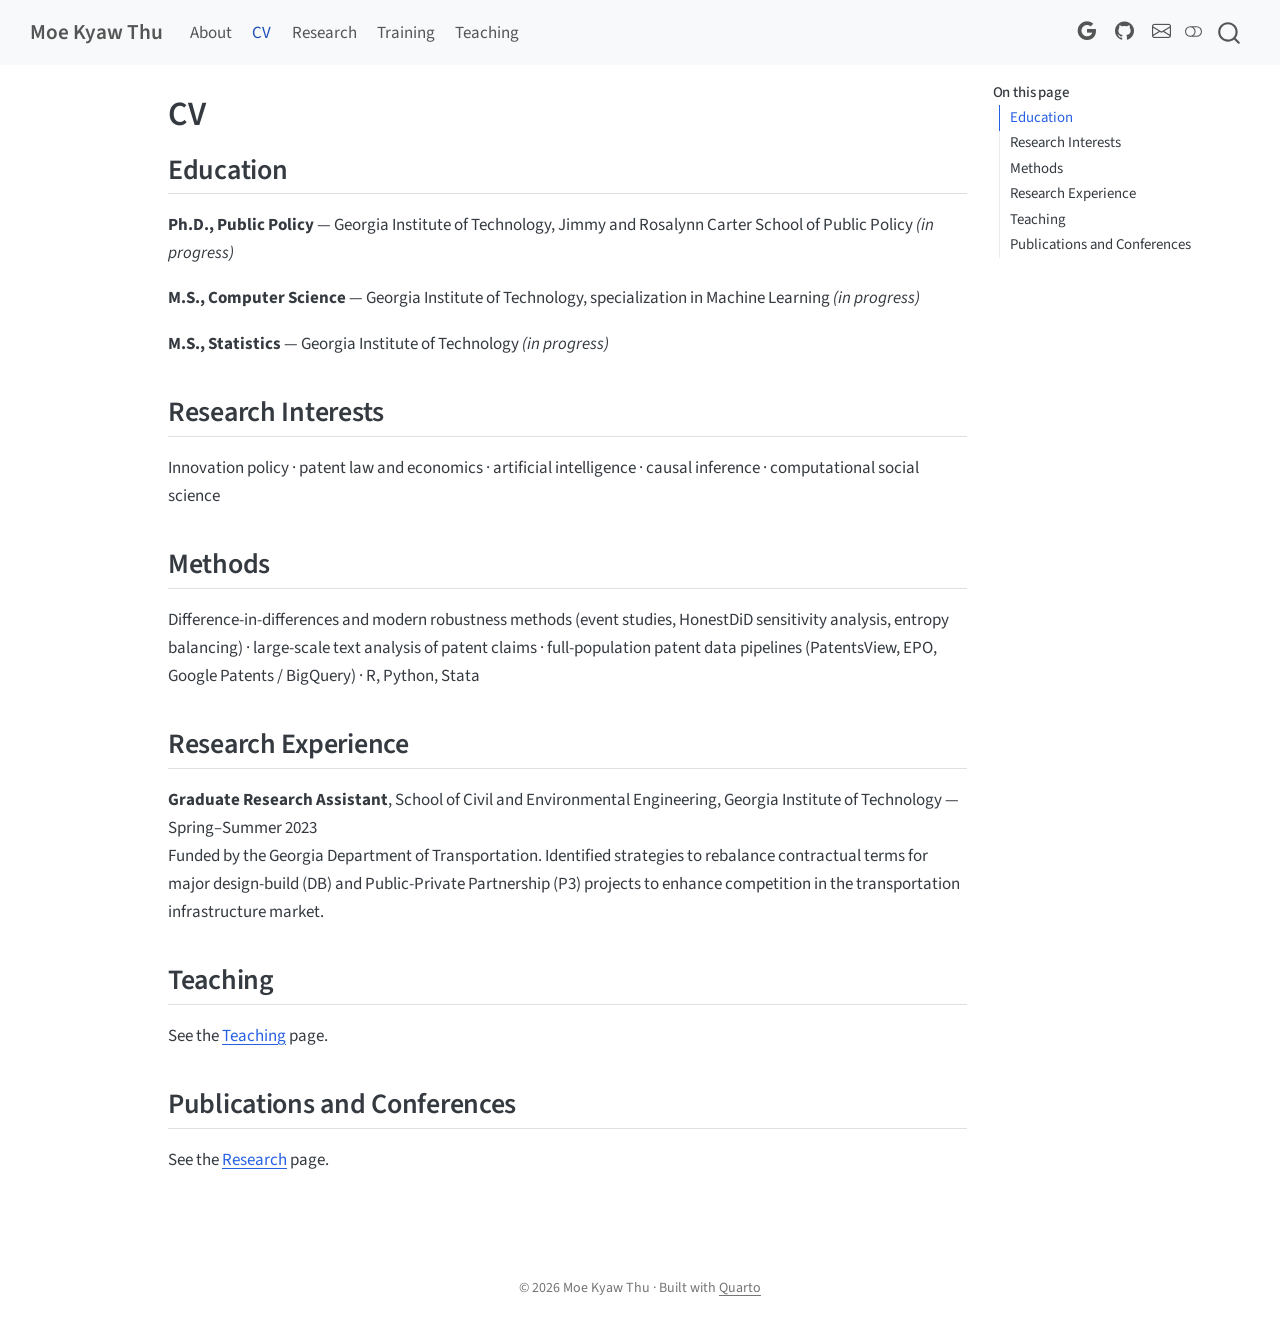
==== cv.html @ 70459fdf "Built site for gh-pages" ====
<!DOCTYPE html>
<html xmlns="http://www.w3.org/1999/xhtml" lang="en" xml:lang="en"><head>

<meta charset="utf-8">
<meta name="generator" content="quarto-1.7.33">

<meta name="viewport" content="width=device-width, initial-scale=1.0, user-scalable=yes">


<title>CV – Moe Kyaw Thu</title>
<style>
code{white-space: pre-wrap;}
span.smallcaps{font-variant: small-caps;}
div.columns{display: flex; gap: min(4vw, 1.5em);}
div.column{flex: auto; overflow-x: auto;}
div.hanging-indent{margin-left: 1.5em; text-indent: -1.5em;}
ul.task-list{list-style: none;}
ul.task-list li input[type="checkbox"] {
  width: 0.8em;
  margin: 0 0.8em 0.2em -1em; /* quarto-specific, see https://github.com/quarto-dev/quarto-cli/issues/4556 */ 
  vertical-align: middle;
}
</style>


<script src="site_libs/quarto-nav/quarto-nav.js"></script>
<script src="site_libs/quarto-nav/headroom.min.js"></script>
<script src="site_libs/clipboard/clipboard.min.js"></script>
<script src="site_libs/quarto-search/autocomplete.umd.js"></script>
<script src="site_libs/quarto-search/fuse.min.js"></script>
<script src="site_libs/quarto-search/quarto-search.js"></script>
<meta name="quarto:offset" content="./">
<script src="site_libs/quarto-html/quarto.js" type="module"></script>
<script src="site_libs/quarto-html/tabsets/tabsets.js" type="module"></script>
<script src="site_libs/quarto-html/popper.min.js"></script>
<script src="site_libs/quarto-html/tippy.umd.min.js"></script>
<script src="site_libs/quarto-html/anchor.min.js"></script>
<link href="site_libs/quarto-html/tippy.css" rel="stylesheet">
<link href="site_libs/quarto-html/quarto-syntax-highlighting-ea385d0e468b0dd5ea5bf0780b1290d9.css" rel="stylesheet" class="quarto-color-scheme" id="quarto-text-highlighting-styles">
<link href="site_libs/quarto-html/quarto-syntax-highlighting-dark-bc185b5c5bdbcb35c2eb49d8a876ef70.css" rel="stylesheet" class="quarto-color-scheme quarto-color-alternate" id="quarto-text-highlighting-styles">
<link href="site_libs/quarto-html/quarto-syntax-highlighting-ea385d0e468b0dd5ea5bf0780b1290d9.css" rel="stylesheet" class="quarto-color-scheme-extra" id="quarto-text-highlighting-styles">
<script src="site_libs/bootstrap/bootstrap.min.js"></script>
<link href="site_libs/bootstrap/bootstrap-icons.css" rel="stylesheet">
<link href="site_libs/bootstrap/bootstrap-a6f73d9a5222ad7b433163d45a3a8962.min.css" rel="stylesheet" append-hash="true" class="quarto-color-scheme" id="quarto-bootstrap" data-mode="light">
<link href="site_libs/bootstrap/bootstrap-dark-ff1ea8c983a1e432fe5b9d5c50f6937c.min.css" rel="stylesheet" append-hash="true" class="quarto-color-scheme quarto-color-alternate" id="quarto-bootstrap" data-mode="dark">
<link href="site_libs/bootstrap/bootstrap-a6f73d9a5222ad7b433163d45a3a8962.min.css" rel="stylesheet" append-hash="true" class="quarto-color-scheme-extra" id="quarto-bootstrap" data-mode="light">
<script id="quarto-search-options" type="application/json">{
  "location": "navbar",
  "copy-button": false,
  "collapse-after": 3,
  "panel-placement": "end",
  "type": "overlay",
  "limit": 50,
  "keyboard-shortcut": [
    "f",
    "/",
    "s"
  ],
  "show-item-context": false,
  "language": {
    "search-no-results-text": "No results",
    "search-matching-documents-text": "matching documents",
    "search-copy-link-title": "Copy link to search",
    "search-hide-matches-text": "Hide additional matches",
    "search-more-match-text": "more match in this document",
    "search-more-matches-text": "more matches in this document",
    "search-clear-button-title": "Clear",
    "search-text-placeholder": "",
    "search-detached-cancel-button-title": "Cancel",
    "search-submit-button-title": "Submit",
    "search-label": "Search"
  }
}</script>
<style>html{ scroll-behavior: smooth; }</style>


</head>

<body class="nav-fixed quarto-light"><script id="quarto-html-before-body" type="application/javascript">
    const toggleBodyColorMode = (bsSheetEl) => {
      const mode = bsSheetEl.getAttribute("data-mode");
      const bodyEl = window.document.querySelector("body");
      if (mode === "dark") {
        bodyEl.classList.add("quarto-dark");
        bodyEl.classList.remove("quarto-light");
      } else {
        bodyEl.classList.add("quarto-light");
        bodyEl.classList.remove("quarto-dark");
      }
    }
    const toggleBodyColorPrimary = () => {
      const bsSheetEl = window.document.querySelector("link#quarto-bootstrap:not([rel=disabled-stylesheet])");
      if (bsSheetEl) {
        toggleBodyColorMode(bsSheetEl);
      }
    }
    const setColorSchemeToggle = (alternate) => {
      const toggles = window.document.querySelectorAll('.quarto-color-scheme-toggle');
      for (let i=0; i < toggles.length; i++) {
        const toggle = toggles[i];
        if (toggle) {
          if (alternate) {
            toggle.classList.add("alternate");
          } else {
            toggle.classList.remove("alternate");
          }
        }
      }
    };
    const toggleColorMode = (alternate) => {
      // Switch the stylesheets
      const primaryStylesheets = window.document.querySelectorAll('link.quarto-color-scheme:not(.quarto-color-alternate)');
      const alternateStylesheets = window.document.querySelectorAll('link.quarto-color-scheme.quarto-color-alternate');
      manageTransitions('#quarto-margin-sidebar .nav-link', false);
      if (alternate) {
        // note: dark is layered on light, we don't disable primary!
        enableStylesheet(alternateStylesheets);
        for (const sheetNode of alternateStylesheets) {
          if (sheetNode.id === "quarto-bootstrap") {
            toggleBodyColorMode(sheetNode);
          }
        }
      } else {
        disableStylesheet(alternateStylesheets);
        enableStylesheet(primaryStylesheets)
        toggleBodyColorPrimary();
      }
      manageTransitions('#quarto-margin-sidebar .nav-link', true);
      // Switch the toggles
      setColorSchemeToggle(alternate)
      // Hack to workaround the fact that safari doesn't
      // properly recolor the scrollbar when toggling (#1455)
      if (navigator.userAgent.indexOf('Safari') > 0 && navigator.userAgent.indexOf('Chrome') == -1) {
        manageTransitions("body", false);
        window.scrollTo(0, 1);
        setTimeout(() => {
          window.scrollTo(0, 0);
          manageTransitions("body", true);
        }, 40);
      }
    }
    const disableStylesheet = (stylesheets) => {
      for (let i=0; i < stylesheets.length; i++) {
        const stylesheet = stylesheets[i];
        stylesheet.rel = 'disabled-stylesheet';
      }
    }
    const enableStylesheet = (stylesheets) => {
      for (let i=0; i < stylesheets.length; i++) {
        const stylesheet = stylesheets[i];
        if(stylesheet.rel !== 'stylesheet') { // for Chrome, which will still FOUC without this check
          stylesheet.rel = 'stylesheet';
        }
      }
    }
    const manageTransitions = (selector, allowTransitions) => {
      const els = window.document.querySelectorAll(selector);
      for (let i=0; i < els.length; i++) {
        const el = els[i];
        if (allowTransitions) {
          el.classList.remove('notransition');
        } else {
          el.classList.add('notransition');
        }
      }
    }
    const isFileUrl = () => {
      return window.location.protocol === 'file:';
    }
    const hasAlternateSentinel = () => {
      let styleSentinel = getColorSchemeSentinel();
      if (styleSentinel !== null) {
        return styleSentinel === "alternate";
      } else {
        return false;
      }
    }
    const setStyleSentinel = (alternate) => {
      const value = alternate ? "alternate" : "default";
      if (!isFileUrl()) {
        window.localStorage.setItem("quarto-color-scheme", value);
      } else {
        localAlternateSentinel = value;
      }
    }
    const getColorSchemeSentinel = () => {
      if (!isFileUrl()) {
        const storageValue = window.localStorage.getItem("quarto-color-scheme");
        return storageValue != null ? storageValue : localAlternateSentinel;
      } else {
        return localAlternateSentinel;
      }
    }
    const toggleGiscusIfUsed = (isAlternate, darkModeDefault) => {
      const baseTheme = document.querySelector('#giscus-base-theme')?.value ?? 'light';
      const alternateTheme = document.querySelector('#giscus-alt-theme')?.value ?? 'dark';
      let newTheme = '';
      if(authorPrefersDark) {
        newTheme = isAlternate ? baseTheme : alternateTheme;
      } else {
        newTheme = isAlternate ? alternateTheme : baseTheme;
      }
      const changeGiscusTheme = () => {
        // From: https://github.com/giscus/giscus/issues/336
        const sendMessage = (message) => {
          const iframe = document.querySelector('iframe.giscus-frame');
          if (!iframe) return;
          iframe.contentWindow.postMessage({ giscus: message }, 'https://giscus.app');
        }
        sendMessage({
          setConfig: {
            theme: newTheme
          }
        });
      }
      const isGiscussLoaded = window.document.querySelector('iframe.giscus-frame') !== null;
      if (isGiscussLoaded) {
        changeGiscusTheme();
      }
    };
    const authorPrefersDark = false;
    const darkModeDefault = authorPrefersDark;
      document.querySelector('link#quarto-text-highlighting-styles.quarto-color-scheme-extra').rel = 'disabled-stylesheet';
      document.querySelector('link#quarto-bootstrap.quarto-color-scheme-extra').rel = 'disabled-stylesheet';
    let localAlternateSentinel = darkModeDefault ? 'alternate' : 'default';
    // Dark / light mode switch
    window.quartoToggleColorScheme = () => {
      // Read the current dark / light value
      let toAlternate = !hasAlternateSentinel();
      toggleColorMode(toAlternate);
      setStyleSentinel(toAlternate);
      toggleGiscusIfUsed(toAlternate, darkModeDefault);
      window.dispatchEvent(new Event('resize'));
    };
    // Switch to dark mode if need be
    if (hasAlternateSentinel()) {
      toggleColorMode(true);
    } else {
      toggleColorMode(false);
    }
  </script>

<div id="quarto-search-results"></div>
  <header id="quarto-header" class="headroom fixed-top">
    <nav class="navbar navbar-expand-lg " data-bs-theme="dark">
      <div class="navbar-container container-fluid">
      <div class="navbar-brand-container mx-auto">
    <a class="navbar-brand" href="./index.html">
    <span class="navbar-title">Moe Kyaw Thu</span>
    </a>
  </div>
            <div id="quarto-search" class="" title="Search"></div>
          <button class="navbar-toggler" type="button" data-bs-toggle="collapse" data-bs-target="#navbarCollapse" aria-controls="navbarCollapse" role="menu" aria-expanded="false" aria-label="Toggle navigation" onclick="if (window.quartoToggleHeadroom) { window.quartoToggleHeadroom(); }">
  <span class="navbar-toggler-icon"></span>
</button>
          <div class="collapse navbar-collapse" id="navbarCollapse">
            <ul class="navbar-nav navbar-nav-scroll me-auto">
  <li class="nav-item">
    <a class="nav-link" href="./index.html"> 
<span class="menu-text">About</span></a>
  </li>  
  <li class="nav-item">
    <a class="nav-link active" href="./cv.html" aria-current="page"> 
<span class="menu-text">CV</span></a>
  </li>  
  <li class="nav-item">
    <a class="nav-link" href="./research.html"> 
<span class="menu-text">Research</span></a>
  </li>  
  <li class="nav-item">
    <a class="nav-link" href="./training.html"> 
<span class="menu-text">Training</span></a>
  </li>  
  <li class="nav-item">
    <a class="nav-link" href="./teaching.html"> 
<span class="menu-text">Teaching</span></a>
  </li>  
</ul>
            <ul class="navbar-nav navbar-nav-scroll ms-auto">
  <li class="nav-item compact">
    <a class="nav-link" href="https://scholar.google.com/citations?user=aF55vHIAAAAJ&amp;hl=en"> <i class="bi bi-google" role="img" aria-label="Google Scholar">
</i> 
<span class="menu-text"></span></a>
  </li>  
  <li class="nav-item compact">
    <a class="nav-link" href="https://github.com/moethu6"> <i class="bi bi-github" role="img" aria-label="GitHub">
</i> 
<span class="menu-text"></span></a>
  </li>  
  <li class="nav-item compact">
    <a class="nav-link" href="mailto:mthu6@gatech.edu"> <i class="bi bi-envelope" role="img" aria-label="Email">
</i> 
<span class="menu-text"></span></a>
  </li>  
</ul>
          </div> <!-- /navcollapse -->
            <div class="quarto-navbar-tools">
  <a href="" class="quarto-color-scheme-toggle quarto-navigation-tool  px-1" onclick="window.quartoToggleColorScheme(); return false;" title="Toggle dark mode"><i class="bi"></i></a>
</div>
      </div> <!-- /container-fluid -->
    </nav>
</header>
<!-- content -->
<div id="quarto-content" class="quarto-container page-columns page-rows-contents page-layout-article page-navbar">
<!-- sidebar -->
<!-- margin-sidebar -->
    <div id="quarto-margin-sidebar" class="sidebar margin-sidebar">
        <nav id="TOC" role="doc-toc" class="toc-active">
    <h2 id="toc-title">On this page</h2>
   
  <ul class="collapse">
  <li><a href="#education" id="toc-education" class="nav-link active" data-scroll-target="#education">Education</a></li>
  <li><a href="#research-interests" id="toc-research-interests" class="nav-link" data-scroll-target="#research-interests">Research Interests</a></li>
  <li><a href="#methods" id="toc-methods" class="nav-link" data-scroll-target="#methods">Methods</a></li>
  <li><a href="#research-experience" id="toc-research-experience" class="nav-link" data-scroll-target="#research-experience">Research Experience</a></li>
  <li><a href="#teaching" id="toc-teaching" class="nav-link" data-scroll-target="#teaching">Teaching</a></li>
  <li><a href="#publications-and-conferences" id="toc-publications-and-conferences" class="nav-link" data-scroll-target="#publications-and-conferences">Publications and Conferences</a></li>
  </ul>
</nav>
    </div>
<!-- main -->
<main class="content" id="quarto-document-content">


<header id="title-block-header" class="quarto-title-block default">
<div class="quarto-title">
<h1 class="title">CV</h1>
</div>



<div class="quarto-title-meta">

    
  
    
  </div>
  


</header>


<!--
To add your CV PDF:
  1. Save it as files/Moe-Kyaw-Thu-CV.pdf inside this folder
  2. Uncomment the two blocks below
-->
<!--
[{{< fa file-pdf >}} Download CV (PDF)](files/Moe-Kyaw-Thu-CV.pdf){.btn .btn-primary}

<iframe src="files/Moe-Kyaw-Thu-CV.pdf" width="100%" height="800px" style="border:1px solid #ddd;"></iframe>
-->
<section id="education" class="level2">
<h2 class="anchored" data-anchor-id="education">Education</h2>
<p><strong>Ph.D., Public Policy</strong> — Georgia Institute of Technology, Jimmy and Rosalynn Carter School of Public Policy <em>(in progress)</em></p>
<p><strong>M.S., Computer Science</strong> — Georgia Institute of Technology, specialization in Machine Learning <em>(in progress)</em></p>
<p><strong>M.S., Statistics</strong> — Georgia Institute of Technology <em>(in progress)</em></p>
</section>
<section id="research-interests" class="level2">
<h2 class="anchored" data-anchor-id="research-interests">Research Interests</h2>
<p>Innovation policy · patent law and economics · artificial intelligence · causal inference · computational social science</p>
</section>
<section id="methods" class="level2">
<h2 class="anchored" data-anchor-id="methods">Methods</h2>
<p>Difference-in-differences and modern robustness methods (event studies, HonestDiD sensitivity analysis, entropy balancing) · large-scale text analysis of patent claims · full-population patent data pipelines (PatentsView, EPO, Google Patents / BigQuery) · R, Python, Stata</p>
</section>
<section id="research-experience" class="level2">
<h2 class="anchored" data-anchor-id="research-experience">Research Experience</h2>
<p><strong>Graduate Research Assistant</strong>, School of Civil and Environmental Engineering, Georgia Institute of Technology — Spring–Summer 2023<br> Funded by the Georgia Department of Transportation. Identified strategies to rebalance contractual terms for major design-build (DB) and Public-Private Partnership (P3) projects to enhance competition in the transportation infrastructure market.</p>
</section>
<section id="teaching" class="level2">
<h2 class="anchored" data-anchor-id="teaching">Teaching</h2>
<p>See the <a href="./teaching.html">Teaching</a> page.</p>
</section>
<section id="publications-and-conferences" class="level2">
<h2 class="anchored" data-anchor-id="publications-and-conferences">Publications and Conferences</h2>
<p>See the <a href="./research.html">Research</a> page.</p>


</section>

</main> <!-- /main -->
<script id="quarto-html-after-body" type="application/javascript">
  window.document.addEventListener("DOMContentLoaded", function (event) {
    // Ensure there is a toggle, if there isn't float one in the top right
    if (window.document.querySelector('.quarto-color-scheme-toggle') === null) {
      const a = window.document.createElement('a');
      a.classList.add('top-right');
      a.classList.add('quarto-color-scheme-toggle');
      a.href = "";
      a.onclick = function() { try { window.quartoToggleColorScheme(); } catch {} return false; };
      const i = window.document.createElement("i");
      i.classList.add('bi');
      a.appendChild(i);
      window.document.body.appendChild(a);
    }
    setColorSchemeToggle(hasAlternateSentinel())
    const icon = "";
    const anchorJS = new window.AnchorJS();
    anchorJS.options = {
      placement: 'right',
      icon: icon
    };
    anchorJS.add('.anchored');
    const isCodeAnnotation = (el) => {
      for (const clz of el.classList) {
        if (clz.startsWith('code-annotation-')) {                     
          return true;
        }
      }
      return false;
    }
    const onCopySuccess = function(e) {
      // button target
      const button = e.trigger;
      // don't keep focus
      button.blur();
      // flash "checked"
      button.classList.add('code-copy-button-checked');
      var currentTitle = button.getAttribute("title");
      button.setAttribute("title", "Copied!");
      let tooltip;
      if (window.bootstrap) {
        button.setAttribute("data-bs-toggle", "tooltip");
        button.setAttribute("data-bs-placement", "left");
        button.setAttribute("data-bs-title", "Copied!");
        tooltip = new bootstrap.Tooltip(button, 
          { trigger: "manual", 
            customClass: "code-copy-button-tooltip",
            offset: [0, -8]});
        tooltip.show();    
      }
      setTimeout(function() {
        if (tooltip) {
          tooltip.hide();
          button.removeAttribute("data-bs-title");
          button.removeAttribute("data-bs-toggle");
          button.removeAttribute("data-bs-placement");
        }
        button.setAttribute("title", currentTitle);
        button.classList.remove('code-copy-button-checked');
      }, 1000);
      // clear code selection
      e.clearSelection();
    }
    const getTextToCopy = function(trigger) {
        const codeEl = trigger.previousElementSibling.cloneNode(true);
        for (const childEl of codeEl.children) {
          if (isCodeAnnotation(childEl)) {
            childEl.remove();
          }
        }
        return codeEl.innerText;
    }
    const clipboard = new window.ClipboardJS('.code-copy-button:not([data-in-quarto-modal])', {
      text: getTextToCopy
    });
    clipboard.on('success', onCopySuccess);
    if (window.document.getElementById('quarto-embedded-source-code-modal')) {
      const clipboardModal = new window.ClipboardJS('.code-copy-button[data-in-quarto-modal]', {
        text: getTextToCopy,
        container: window.document.getElementById('quarto-embedded-source-code-modal')
      });
      clipboardModal.on('success', onCopySuccess);
    }
      var localhostRegex = new RegExp(/^(?:http|https):\/\/localhost\:?[0-9]*\//);
      var mailtoRegex = new RegExp(/^mailto:/);
        var filterRegex = new RegExp("https:\/\/moethu6\.github\.io");
      var isInternal = (href) => {
          return filterRegex.test(href) || localhostRegex.test(href) || mailtoRegex.test(href);
      }
      // Inspect non-navigation links and adorn them if external
     var links = window.document.querySelectorAll('a[href]:not(.nav-link):not(.navbar-brand):not(.toc-action):not(.sidebar-link):not(.sidebar-item-toggle):not(.pagination-link):not(.no-external):not([aria-hidden]):not(.dropdown-item):not(.quarto-navigation-tool):not(.about-link)');
      for (var i=0; i<links.length; i++) {
        const link = links[i];
        if (!isInternal(link.href)) {
          // undo the damage that might have been done by quarto-nav.js in the case of
          // links that we want to consider external
          if (link.dataset.originalHref !== undefined) {
            link.href = link.dataset.originalHref;
          }
            // target, if specified
            link.setAttribute("target", "_blank");
            if (link.getAttribute("rel") === null) {
              link.setAttribute("rel", "noopener");
            }
        }
      }
    function tippyHover(el, contentFn, onTriggerFn, onUntriggerFn) {
      const config = {
        allowHTML: true,
        maxWidth: 500,
        delay: 100,
        arrow: false,
        appendTo: function(el) {
            return el.parentElement;
        },
        interactive: true,
        interactiveBorder: 10,
        theme: 'quarto',
        placement: 'bottom-start',
      };
      if (contentFn) {
        config.content = contentFn;
      }
      if (onTriggerFn) {
        config.onTrigger = onTriggerFn;
      }
      if (onUntriggerFn) {
        config.onUntrigger = onUntriggerFn;
      }
      window.tippy(el, config); 
    }
    const noterefs = window.document.querySelectorAll('a[role="doc-noteref"]');
    for (var i=0; i<noterefs.length; i++) {
      const ref = noterefs[i];
      tippyHover(ref, function() {
        // use id or data attribute instead here
        let href = ref.getAttribute('data-footnote-href') || ref.getAttribute('href');
        try { href = new URL(href).hash; } catch {}
        const id = href.replace(/^#\/?/, "");
        const note = window.document.getElementById(id);
        if (note) {
          return note.innerHTML;
        } else {
          return "";
        }
      });
    }
    const xrefs = window.document.querySelectorAll('a.quarto-xref');
    const processXRef = (id, note) => {
      // Strip column container classes
      const stripColumnClz = (el) => {
        el.classList.remove("page-full", "page-columns");
        if (el.children) {
          for (const child of el.children) {
            stripColumnClz(child);
          }
        }
      }
      stripColumnClz(note)
      if (id === null || id.startsWith('sec-')) {
        // Special case sections, only their first couple elements
        const container = document.createElement("div");
        if (note.children && note.children.length > 2) {
          container.appendChild(note.children[0].cloneNode(true));
          for (let i = 1; i < note.children.length; i++) {
            const child = note.children[i];
            if (child.tagName === "P" && child.innerText === "") {
              continue;
            } else {
              container.appendChild(child.cloneNode(true));
              break;
            }
          }
          if (window.Quarto?.typesetMath) {
            window.Quarto.typesetMath(container);
          }
          return container.innerHTML
        } else {
          if (window.Quarto?.typesetMath) {
            window.Quarto.typesetMath(note);
          }
          return note.innerHTML;
        }
      } else {
        // Remove any anchor links if they are present
        const anchorLink = note.querySelector('a.anchorjs-link');
        if (anchorLink) {
          anchorLink.remove();
        }
        if (window.Quarto?.typesetMath) {
          window.Quarto.typesetMath(note);
        }
        if (note.classList.contains("callout")) {
          return note.outerHTML;
        } else {
          return note.innerHTML;
        }
      }
    }
    for (var i=0; i<xrefs.length; i++) {
      const xref = xrefs[i];
      tippyHover(xref, undefined, function(instance) {
        instance.disable();
        let url = xref.getAttribute('href');
        let hash = undefined; 
        if (url.startsWith('#')) {
          hash = url;
        } else {
          try { hash = new URL(url).hash; } catch {}
        }
        if (hash) {
          const id = hash.replace(/^#\/?/, "");
          const note = window.document.getElementById(id);
          if (note !== null) {
            try {
              const html = processXRef(id, note.cloneNode(true));
              instance.setContent(html);
            } finally {
              instance.enable();
              instance.show();
            }
          } else {
            // See if we can fetch this
            fetch(url.split('#')[0])
            .then(res => res.text())
            .then(html => {
              const parser = new DOMParser();
              const htmlDoc = parser.parseFromString(html, "text/html");
              const note = htmlDoc.getElementById(id);
              if (note !== null) {
                const html = processXRef(id, note);
                instance.setContent(html);
              } 
            }).finally(() => {
              instance.enable();
              instance.show();
            });
          }
        } else {
          // See if we can fetch a full url (with no hash to target)
          // This is a special case and we should probably do some content thinning / targeting
          fetch(url)
          .then(res => res.text())
          .then(html => {
            const parser = new DOMParser();
            const htmlDoc = parser.parseFromString(html, "text/html");
            const note = htmlDoc.querySelector('main.content');
            if (note !== null) {
              // This should only happen for chapter cross references
              // (since there is no id in the URL)
              // remove the first header
              if (note.children.length > 0 && note.children[0].tagName === "HEADER") {
                note.children[0].remove();
              }
              const html = processXRef(null, note);
              instance.setContent(html);
            } 
          }).finally(() => {
            instance.enable();
            instance.show();
          });
        }
      }, function(instance) {
      });
    }
        let selectedAnnoteEl;
        const selectorForAnnotation = ( cell, annotation) => {
          let cellAttr = 'data-code-cell="' + cell + '"';
          let lineAttr = 'data-code-annotation="' +  annotation + '"';
          const selector = 'span[' + cellAttr + '][' + lineAttr + ']';
          return selector;
        }
        const selectCodeLines = (annoteEl) => {
          const doc = window.document;
          const targetCell = annoteEl.getAttribute("data-target-cell");
          const targetAnnotation = annoteEl.getAttribute("data-target-annotation");
          const annoteSpan = window.document.querySelector(selectorForAnnotation(targetCell, targetAnnotation));
          const lines = annoteSpan.getAttribute("data-code-lines").split(",");
          const lineIds = lines.map((line) => {
            return targetCell + "-" + line;
          })
          let top = null;
          let height = null;
          let parent = null;
          if (lineIds.length > 0) {
              //compute the position of the single el (top and bottom and make a div)
              const el = window.document.getElementById(lineIds[0]);
              top = el.offsetTop;
              height = el.offsetHeight;
              parent = el.parentElement.parentElement;
            if (lineIds.length > 1) {
              const lastEl = window.document.getElementById(lineIds[lineIds.length - 1]);
              const bottom = lastEl.offsetTop + lastEl.offsetHeight;
              height = bottom - top;
            }
            if (top !== null && height !== null && parent !== null) {
              // cook up a div (if necessary) and position it 
              let div = window.document.getElementById("code-annotation-line-highlight");
              if (div === null) {
                div = window.document.createElement("div");
                div.setAttribute("id", "code-annotation-line-highlight");
                div.style.position = 'absolute';
                parent.appendChild(div);
              }
              div.style.top = top - 2 + "px";
              div.style.height = height + 4 + "px";
              div.style.left = 0;
              let gutterDiv = window.document.getElementById("code-annotation-line-highlight-gutter");
              if (gutterDiv === null) {
                gutterDiv = window.document.createElement("div");
                gutterDiv.setAttribute("id", "code-annotation-line-highlight-gutter");
                gutterDiv.style.position = 'absolute';
                const codeCell = window.document.getElementById(targetCell);
                const gutter = codeCell.querySelector('.code-annotation-gutter');
                gutter.appendChild(gutterDiv);
              }
              gutterDiv.style.top = top - 2 + "px";
              gutterDiv.style.height = height + 4 + "px";
            }
            selectedAnnoteEl = annoteEl;
          }
        };
        const unselectCodeLines = () => {
          const elementsIds = ["code-annotation-line-highlight", "code-annotation-line-highlight-gutter"];
          elementsIds.forEach((elId) => {
            const div = window.document.getElementById(elId);
            if (div) {
              div.remove();
            }
          });
          selectedAnnoteEl = undefined;
        };
          // Handle positioning of the toggle
      window.addEventListener(
        "resize",
        throttle(() => {
          elRect = undefined;
          if (selectedAnnoteEl) {
            selectCodeLines(selectedAnnoteEl);
          }
        }, 10)
      );
      function throttle(fn, ms) {
      let throttle = false;
      let timer;
        return (...args) => {
          if(!throttle) { // first call gets through
              fn.apply(this, args);
              throttle = true;
          } else { // all the others get throttled
              if(timer) clearTimeout(timer); // cancel #2
              timer = setTimeout(() => {
                fn.apply(this, args);
                timer = throttle = false;
              }, ms);
          }
        };
      }
        // Attach click handler to the DT
        const annoteDls = window.document.querySelectorAll('dt[data-target-cell]');
        for (const annoteDlNode of annoteDls) {
          annoteDlNode.addEventListener('click', (event) => {
            const clickedEl = event.target;
            if (clickedEl !== selectedAnnoteEl) {
              unselectCodeLines();
              const activeEl = window.document.querySelector('dt[data-target-cell].code-annotation-active');
              if (activeEl) {
                activeEl.classList.remove('code-annotation-active');
              }
              selectCodeLines(clickedEl);
              clickedEl.classList.add('code-annotation-active');
            } else {
              // Unselect the line
              unselectCodeLines();
              clickedEl.classList.remove('code-annotation-active');
            }
          });
        }
    const findCites = (el) => {
      const parentEl = el.parentElement;
      if (parentEl) {
        const cites = parentEl.dataset.cites;
        if (cites) {
          return {
            el,
            cites: cites.split(' ')
          };
        } else {
          return findCites(el.parentElement)
        }
      } else {
        return undefined;
      }
    };
    var bibliorefs = window.document.querySelectorAll('a[role="doc-biblioref"]');
    for (var i=0; i<bibliorefs.length; i++) {
      const ref = bibliorefs[i];
      const citeInfo = findCites(ref);
      if (citeInfo) {
        tippyHover(citeInfo.el, function() {
          var popup = window.document.createElement('div');
          citeInfo.cites.forEach(function(cite) {
            var citeDiv = window.document.createElement('div');
            citeDiv.classList.add('hanging-indent');
            citeDiv.classList.add('csl-entry');
            var biblioDiv = window.document.getElementById('ref-' + cite);
            if (biblioDiv) {
              citeDiv.innerHTML = biblioDiv.innerHTML;
            }
            popup.appendChild(citeDiv);
          });
          return popup.innerHTML;
        });
      }
    }
  });
  </script>
</div> <!-- /content -->
<footer class="footer">
  <div class="nav-footer">
    <div class="nav-footer-left">
      &nbsp;
    </div>   
    <div class="nav-footer-center">
<p>© 2026 Moe Kyaw Thu · Built with <a href="https://quarto.org">Quarto</a></p>
</div>
    <div class="nav-footer-right">
      &nbsp;
    </div>
  </div>
</footer>




<script src="site_libs/quarto-html/zenscroll-min.js"></script>
</body></html>
---- site_libs/quarto-html/tippy.css ----
.tippy-box[data-animation=fade][data-state=hidden]{opacity:0}[data-tippy-root]{max-width:calc(100vw - 10px)}.tippy-box{position:relative;background-color:#333;color:#fff;border-radius:4px;font-size:14px;line-height:1.4;white-space:normal;outline:0;transition-property:transform,visibility,opacity}.tippy-box[data-placement^=top]>.tippy-arrow{bottom:0}.tippy-box[data-placement^=top]>.tippy-arrow:before{bottom:-7px;left:0;border-width:8px 8px 0;border-top-color:initial;transform-origin:center top}.tippy-box[data-placement^=bottom]>.tippy-arrow{top:0}.tippy-box[data-placement^=bottom]>.tippy-arrow:before{top:-7px;left:0;border-width:0 8px 8px;border-bottom-color:initial;transform-origin:center bottom}.tippy-box[data-placement^=left]>.tippy-arrow{right:0}.tippy-box[data-placement^=left]>.tippy-arrow:before{border-width:8px 0 8px 8px;border-left-color:initial;right:-7px;transform-origin:center left}.tippy-box[data-placement^=right]>.tippy-arrow{left:0}.tippy-box[data-placement^=right]>.tippy-arrow:before{left:-7px;border-width:8px 8px 8px 0;border-right-color:initial;transform-origin:center right}.tippy-box[data-inertia][data-state=visible]{transition-timing-function:cubic-bezier(.54,1.5,.38,1.11)}.tippy-arrow{width:16px;height:16px;color:#333}.tippy-arrow:before{content:"";position:absolute;border-color:transparent;border-style:solid}.tippy-content{position:relative;padding:5px 9px;z-index:1}
---- site_libs/quarto-html/quarto-syntax-highlighting-ea385d0e468b0dd5ea5bf0780b1290d9.css ----
/* quarto syntax highlight colors */
:root {
  --quarto-hl-ot-color: #003B4F;
  --quarto-hl-at-color: #657422;
  --quarto-hl-ss-color: #20794D;
  --quarto-hl-an-color: #5E5E5E;
  --quarto-hl-fu-color: #4758AB;
  --quarto-hl-st-color: #20794D;
  --quarto-hl-cf-color: #003B4F;
  --quarto-hl-op-color: #5E5E5E;
  --quarto-hl-er-color: #AD0000;
  --quarto-hl-bn-color: #AD0000;
  --quarto-hl-al-color: #AD0000;
  --quarto-hl-va-color: #111111;
  --quarto-hl-bu-color: inherit;
  --quarto-hl-ex-color: inherit;
  --quarto-hl-pp-color: #AD0000;
  --quarto-hl-in-color: #5E5E5E;
  --quarto-hl-vs-color: #20794D;
  --quarto-hl-wa-color: #5E5E5E;
  --quarto-hl-do-color: #5E5E5E;
  --quarto-hl-im-color: #00769E;
  --quarto-hl-ch-color: #20794D;
  --quarto-hl-dt-color: #AD0000;
  --quarto-hl-fl-color: #AD0000;
  --quarto-hl-co-color: #5E5E5E;
  --quarto-hl-cv-color: #5E5E5E;
  --quarto-hl-cn-color: #8f5902;
  --quarto-hl-sc-color: #5E5E5E;
  --quarto-hl-dv-color: #AD0000;
  --quarto-hl-kw-color: #003B4F;
}

/* other quarto variables */
:root {
  --quarto-font-monospace: SFMono-Regular, Menlo, Monaco, Consolas, "Liberation Mono", "Courier New", monospace;
}

/* syntax highlight based on Pandoc's rules */
pre > code.sourceCode > span {
  color: #003B4F;
}

code.sourceCode > span {
  color: #003B4F;
}

div.sourceCode,
div.sourceCode pre.sourceCode {
  color: #003B4F;
}

/* Normal */
code span {
  color: #003B4F;
}

/* Alert */
code span.al {
  color: #AD0000;
  font-style: inherit;
}

/* Annotation */
code span.an {
  color: #5E5E5E;
  font-style: inherit;
}

/* Attribute */
code span.at {
  color: #657422;
  font-style: inherit;
}

/* BaseN */
code span.bn {
  color: #AD0000;
  font-style: inherit;
}

/* BuiltIn */
code span.bu {
  font-style: inherit;
}

/* ControlFlow */
code span.cf {
  color: #003B4F;
  font-weight: bold;
  font-style: inherit;
}

/* Char */
code span.ch {
  color: #20794D;
  font-style: inherit;
}

/* Constant */
code span.cn {
  color: #8f5902;
  font-style: inherit;
}

/* Comment */
code span.co {
  color: #5E5E5E;
  font-style: inherit;
}

/* CommentVar */
code span.cv {
  color: #5E5E5E;
  font-style: italic;
}

/* Documentation */
code span.do {
  color: #5E5E5E;
  font-style: italic;
}

/* DataType */
code span.dt {
  color: #AD0000;
  font-style: inherit;
}

/* DecVal */
code span.dv {
  color: #AD0000;
  font-style: inherit;
}

/* Error */
code span.er {
  color: #AD0000;
  font-style: inherit;
}

/* Extension */
code span.ex {
  font-style: inherit;
}

/* Float */
code span.fl {
  color: #AD0000;
  font-style: inherit;
}

/* Function */
code span.fu {
  color: #4758AB;
  font-style: inherit;
}

/* Import */
code span.im {
  color: #00769E;
  font-style: inherit;
}

/* Information */
code span.in {
  color: #5E5E5E;
  font-style: inherit;
}

/* Keyword */
code span.kw {
  color: #003B4F;
  font-weight: bold;
  font-style: inherit;
}

/* Operator */
code span.op {
  color: #5E5E5E;
  font-style: inherit;
}

/* Other */
code span.ot {
  color: #003B4F;
  font-style: inherit;
}

/* Preprocessor */
code span.pp {
  color: #AD0000;
  font-style: inherit;
}

/* SpecialChar */
code span.sc {
  color: #5E5E5E;
  font-style: inherit;
}

/* SpecialString */
code span.ss {
  color: #20794D;
  font-style: inherit;
}

/* String */
code span.st {
  color: #20794D;
  font-style: inherit;
}

/* Variable */
code span.va {
  color: #111111;
  font-style: inherit;
}

/* VerbatimString */
code span.vs {
  color: #20794D;
  font-style: inherit;
}

/* Warning */
code span.wa {
  color: #5E5E5E;
  font-style: italic;
}

.prevent-inlining {
  content: "</";
}

/*# sourceMappingURL=538754cbb4183396a2435bcb80637e05.css.map */
---- site_libs/quarto-html/quarto-syntax-highlighting-dark-bc185b5c5bdbcb35c2eb49d8a876ef70.css ----
/* quarto syntax highlight colors */
:root {
  --quarto-hl-al-color: #f07178;
  --quarto-hl-an-color: #d4d0ab;
  --quarto-hl-at-color: #00e0e0;
  --quarto-hl-bn-color: #d4d0ab;
  --quarto-hl-bu-color: #abe338;
  --quarto-hl-ch-color: #abe338;
  --quarto-hl-co-color: #f8f8f2;
  --quarto-hl-cv-color: #ffd700;
  --quarto-hl-cn-color: #ffd700;
  --quarto-hl-cf-color: #ffa07a;
  --quarto-hl-dt-color: #ffa07a;
  --quarto-hl-dv-color: #d4d0ab;
  --quarto-hl-do-color: #f8f8f2;
  --quarto-hl-er-color: #f07178;
  --quarto-hl-ex-color: #00e0e0;
  --quarto-hl-fl-color: #d4d0ab;
  --quarto-hl-fu-color: #ffa07a;
  --quarto-hl-im-color: #abe338;
  --quarto-hl-in-color: #d4d0ab;
  --quarto-hl-kw-color: #ffa07a;
  --quarto-hl-op-color: #ffa07a;
  --quarto-hl-ot-color: #00e0e0;
  --quarto-hl-pp-color: #dcc6e0;
  --quarto-hl-re-color: #00e0e0;
  --quarto-hl-sc-color: #abe338;
  --quarto-hl-ss-color: #abe338;
  --quarto-hl-st-color: #abe338;
  --quarto-hl-va-color: #00e0e0;
  --quarto-hl-vs-color: #abe338;
  --quarto-hl-wa-color: #dcc6e0;
}

/* other quarto variables */
:root {
  --quarto-font-monospace: SFMono-Regular, Menlo, Monaco, Consolas, "Liberation Mono", "Courier New", monospace;
}

/* syntax highlight based on Pandoc's rules */
pre > code.sourceCode > span {
  color: #f8f8f2;
}

code.sourceCode > span {
  color: #f8f8f2;
}

div.sourceCode,
div.sourceCode pre.sourceCode {
  color: #f8f8f2;
}

/* Normal */
code span {
  color: #f8f8f2;
}

/* Alert */
code span.al {
  color: #f07178;
}

/* Annotation */
code span.an {
  color: #d4d0ab;
}

/* Attribute */
code span.at {
  color: #00e0e0;
}

/* BaseN */
code span.bn {
  color: #d4d0ab;
}

/* BuiltIn */
code span.bu {
  color: #abe338;
}

/* ControlFlow */
code span.cf {
  font-weight: bold;
  color: #ffa07a;
}

/* Char */
code span.ch {
  color: #abe338;
}

/* Constant */
code span.cn {
  color: #ffd700;
}

/* Comment */
code span.co {
  font-style: italic;
  color: #f8f8f2;
}

/* CommentVar */
code span.cv {
  color: #ffd700;
}

/* Documentation */
code span.do {
  color: #f8f8f2;
}

/* DataType */
code span.dt {
  color: #ffa07a;
}

/* DecVal */
code span.dv {
  color: #d4d0ab;
}

/* Error */
code span.er {
  color: #f07178;
  text-decoration: underline;
}

/* Extension */
code span.ex {
  font-weight: bold;
  color: #00e0e0;
}

/* Float */
code span.fl {
  color: #d4d0ab;
}

/* Function */
code span.fu {
  color: #ffa07a;
}

/* Import */
code span.im {
  color: #abe338;
}

/* Information */
code span.in {
  color: #d4d0ab;
}

/* Keyword */
code span.kw {
  font-weight: bold;
  color: #ffa07a;
}

/* Operator */
code span.op {
  color: #ffa07a;
}

/* Other */
code span.ot {
  color: #00e0e0;
}

/* Preprocessor */
code span.pp {
  color: #dcc6e0;
}

/* RegionMarker */
code span.re {
  background-color: #f8f8f2;
  color: #00e0e0;
}

/* SpecialChar */
code span.sc {
  color: #abe338;
}

/* SpecialString */
code span.ss {
  color: #abe338;
}

/* String */
code span.st {
  color: #abe338;
}

/* Variable */
code span.va {
  color: #00e0e0;
}

/* VerbatimString */
code span.vs {
  color: #abe338;
}

/* Warning */
code span.wa {
  color: #dcc6e0;
}

.prevent-inlining {
  content: "</";
}

/*# sourceMappingURL=9510e8932c082882303fe901a8ba9f6d.css.map */
---- site_libs/quarto-html/quarto-syntax-highlighting-ea385d0e468b0dd5ea5bf0780b1290d9.css ----
/* quarto syntax highlight colors */
:root {
  --quarto-hl-ot-color: #003B4F;
  --quarto-hl-at-color: #657422;
  --quarto-hl-ss-color: #20794D;
  --quarto-hl-an-color: #5E5E5E;
  --quarto-hl-fu-color: #4758AB;
  --quarto-hl-st-color: #20794D;
  --quarto-hl-cf-color: #003B4F;
  --quarto-hl-op-color: #5E5E5E;
  --quarto-hl-er-color: #AD0000;
  --quarto-hl-bn-color: #AD0000;
  --quarto-hl-al-color: #AD0000;
  --quarto-hl-va-color: #111111;
  --quarto-hl-bu-color: inherit;
  --quarto-hl-ex-color: inherit;
  --quarto-hl-pp-color: #AD0000;
  --quarto-hl-in-color: #5E5E5E;
  --quarto-hl-vs-color: #20794D;
  --quarto-hl-wa-color: #5E5E5E;
  --quarto-hl-do-color: #5E5E5E;
  --quarto-hl-im-color: #00769E;
  --quarto-hl-ch-color: #20794D;
  --quarto-hl-dt-color: #AD0000;
  --quarto-hl-fl-color: #AD0000;
  --quarto-hl-co-color: #5E5E5E;
  --quarto-hl-cv-color: #5E5E5E;
  --quarto-hl-cn-color: #8f5902;
  --quarto-hl-sc-color: #5E5E5E;
  --quarto-hl-dv-color: #AD0000;
  --quarto-hl-kw-color: #003B4F;
}

/* other quarto variables */
:root {
  --quarto-font-monospace: SFMono-Regular, Menlo, Monaco, Consolas, "Liberation Mono", "Courier New", monospace;
}

/* syntax highlight based on Pandoc's rules */
pre > code.sourceCode > span {
  color: #003B4F;
}

code.sourceCode > span {
  color: #003B4F;
}

div.sourceCode,
div.sourceCode pre.sourceCode {
  color: #003B4F;
}

/* Normal */
code span {
  color: #003B4F;
}

/* Alert */
code span.al {
  color: #AD0000;
  font-style: inherit;
}

/* Annotation */
code span.an {
  color: #5E5E5E;
  font-style: inherit;
}

/* Attribute */
code span.at {
  color: #657422;
  font-style: inherit;
}

/* BaseN */
code span.bn {
  color: #AD0000;
  font-style: inherit;
}

/* BuiltIn */
code span.bu {
  font-style: inherit;
}

/* ControlFlow */
code span.cf {
  color: #003B4F;
  font-weight: bold;
  font-style: inherit;
}

/* Char */
code span.ch {
  color: #20794D;
  font-style: inherit;
}

/* Constant */
code span.cn {
  color: #8f5902;
  font-style: inherit;
}

/* Comment */
code span.co {
  color: #5E5E5E;
  font-style: inherit;
}

/* CommentVar */
code span.cv {
  color: #5E5E5E;
  font-style: italic;
}

/* Documentation */
code span.do {
  color: #5E5E5E;
  font-style: italic;
}

/* DataType */
code span.dt {
  color: #AD0000;
  font-style: inherit;
}

/* DecVal */
code span.dv {
  color: #AD0000;
  font-style: inherit;
}

/* Error */
code span.er {
  color: #AD0000;
  font-style: inherit;
}

/* Extension */
code span.ex {
  font-style: inherit;
}

/* Float */
code span.fl {
  color: #AD0000;
  font-style: inherit;
}

/* Function */
code span.fu {
  color: #4758AB;
  font-style: inherit;
}

/* Import */
code span.im {
  color: #00769E;
  font-style: inherit;
}

/* Information */
code span.in {
  color: #5E5E5E;
  font-style: inherit;
}

/* Keyword */
code span.kw {
  color: #003B4F;
  font-weight: bold;
  font-style: inherit;
}

/* Operator */
code span.op {
  color: #5E5E5E;
  font-style: inherit;
}

/* Other */
code span.ot {
  color: #003B4F;
  font-style: inherit;
}

/* Preprocessor */
code span.pp {
  color: #AD0000;
  font-style: inherit;
}

/* SpecialChar */
code span.sc {
  color: #5E5E5E;
  font-style: inherit;
}

/* SpecialString */
code span.ss {
  color: #20794D;
  font-style: inherit;
}

/* String */
code span.st {
  color: #20794D;
  font-style: inherit;
}

/* Variable */
code span.va {
  color: #111111;
  font-style: inherit;
}

/* VerbatimString */
code span.vs {
  color: #20794D;
  font-style: inherit;
}

/* Warning */
code span.wa {
  color: #5E5E5E;
  font-style: italic;
}

.prevent-inlining {
  content: "</";
}

/*# sourceMappingURL=538754cbb4183396a2435bcb80637e05.css.map */
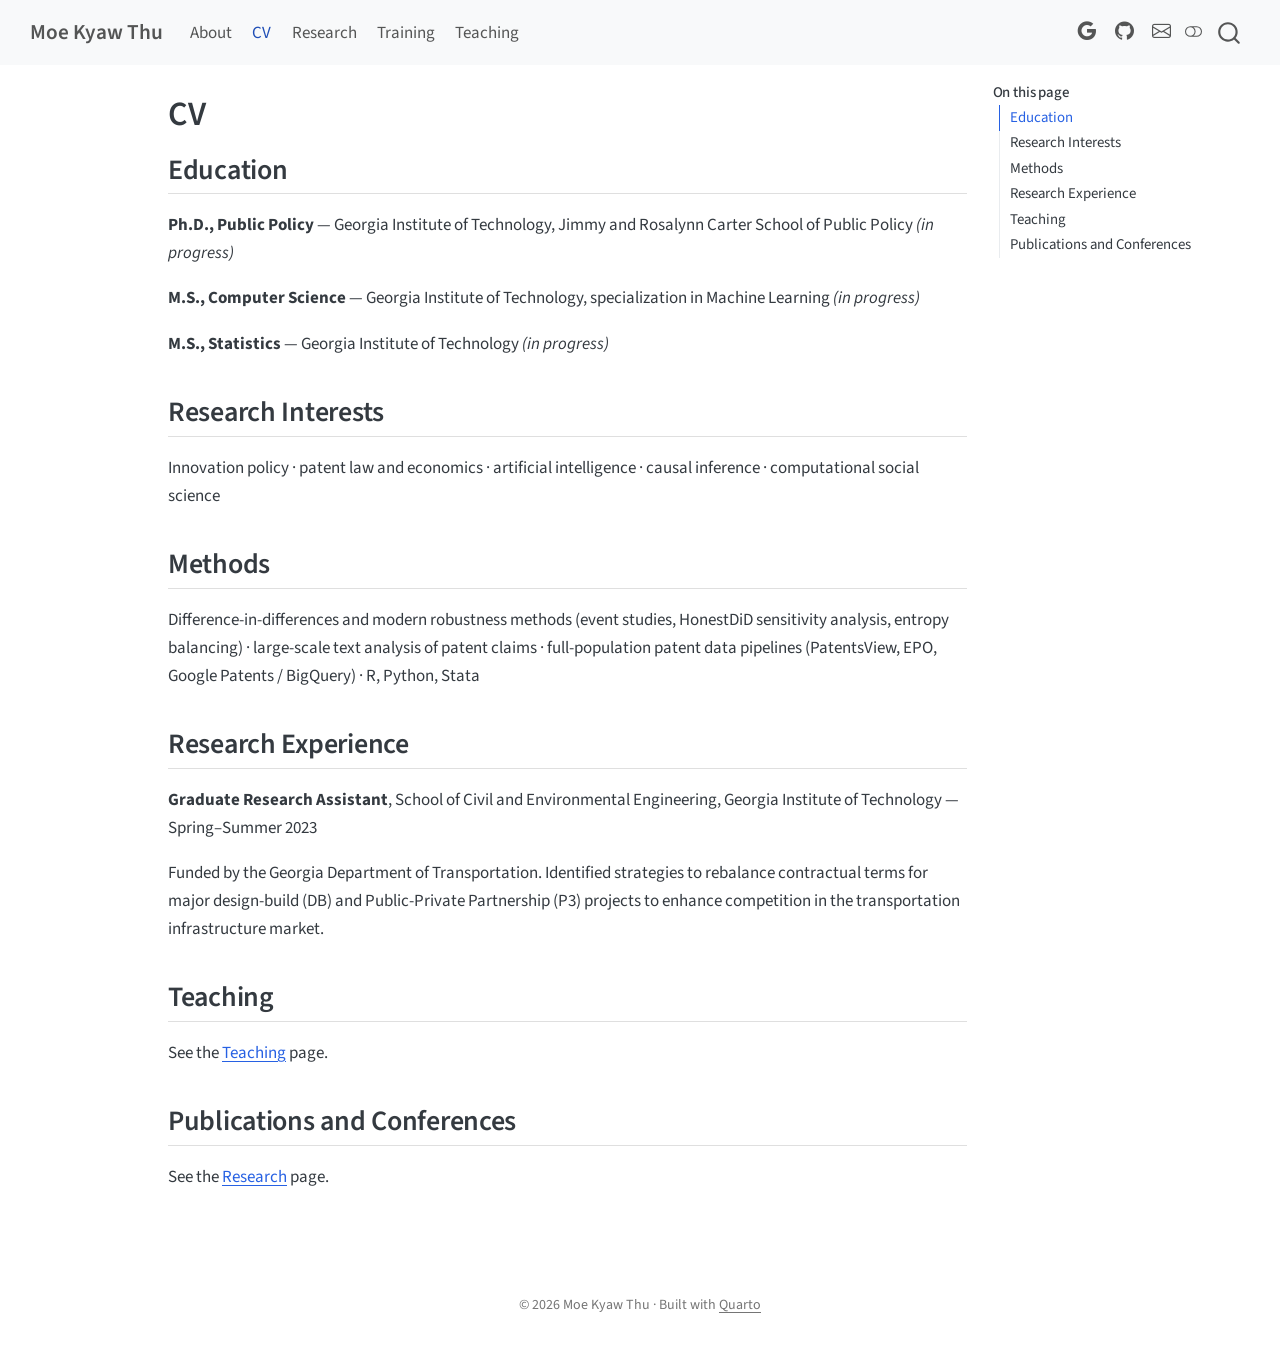
==== commit 853b89aa: "Built site for gh-pages" ====
--- a/cv.html
+++ b/cv.html
@@ -367,7 +367,8 @@
 </section>
 <section id="research-experience" class="level2">
 <h2 class="anchored" data-anchor-id="research-experience">Research Experience</h2>
-<p><strong>Graduate Research Assistant</strong>, School of Civil and Environmental Engineering, Georgia Institute of Technology — Spring–Summer 2023<br> Funded by the Georgia Department of Transportation. Identified strategies to rebalance contractual terms for major design-build (DB) and Public-Private Partnership (P3) projects to enhance competition in the transportation infrastructure market.</p>
+<p><strong>Graduate Research Assistant</strong>, School of Civil and Environmental Engineering, Georgia Institute of Technology — Spring–Summer 2023</p>
+<p>Funded by the Georgia Department of Transportation. Identified strategies to rebalance contractual terms for major design-build (DB) and Public-Private Partnership (P3) projects to enhance competition in the transportation infrastructure market.</p>
 </section>
 <section id="teaching" class="level2">
 <h2 class="anchored" data-anchor-id="teaching">Teaching</h2>
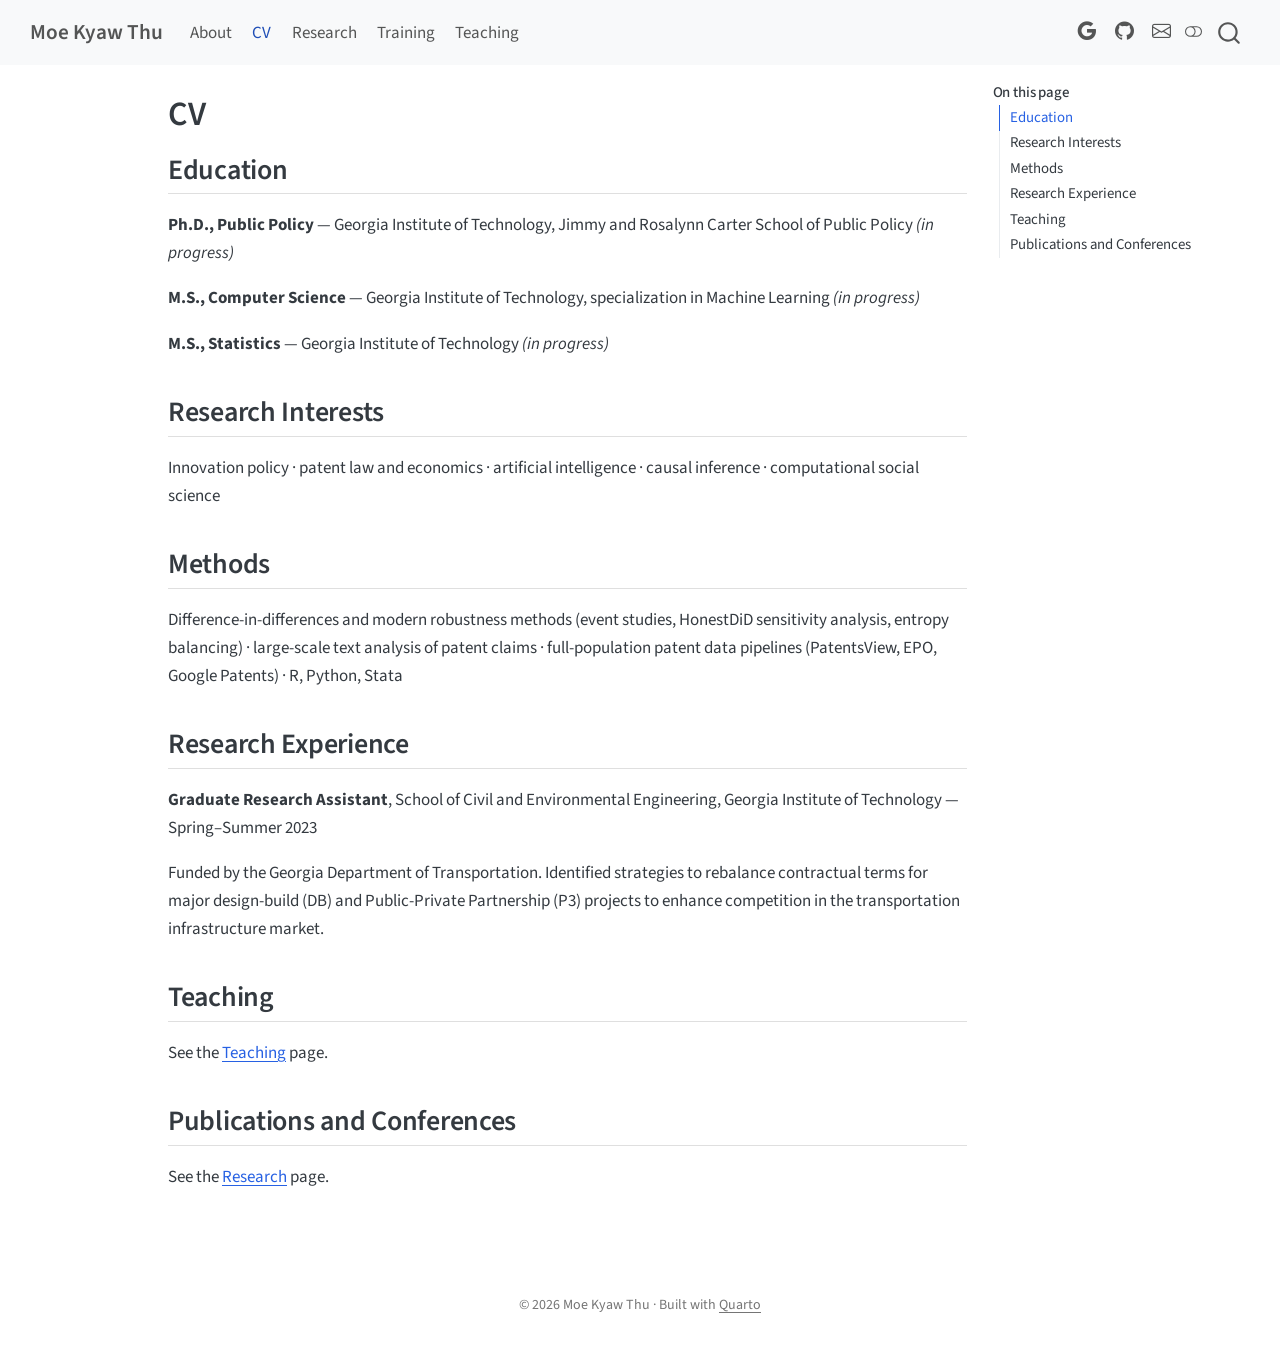
==== commit 70275326: "Built site for gh-pages" ====
--- a/cv.html
+++ b/cv.html
@@ -363,7 +363,7 @@
 </section>
 <section id="methods" class="level2">
 <h2 class="anchored" data-anchor-id="methods">Methods</h2>
-<p>Difference-in-differences and modern robustness methods (event studies, HonestDiD sensitivity analysis, entropy balancing) · large-scale text analysis of patent claims · full-population patent data pipelines (PatentsView, EPO, Google Patents / BigQuery) · R, Python, Stata</p>
+<p>Difference-in-differences and modern robustness methods (event studies, HonestDiD sensitivity analysis, entropy balancing) · large-scale text analysis of patent claims · full-population patent data pipelines (PatentsView, EPO, Google Patents) · R, Python, Stata</p>
 </section>
 <section id="research-experience" class="level2">
 <h2 class="anchored" data-anchor-id="research-experience">Research Experience</h2>
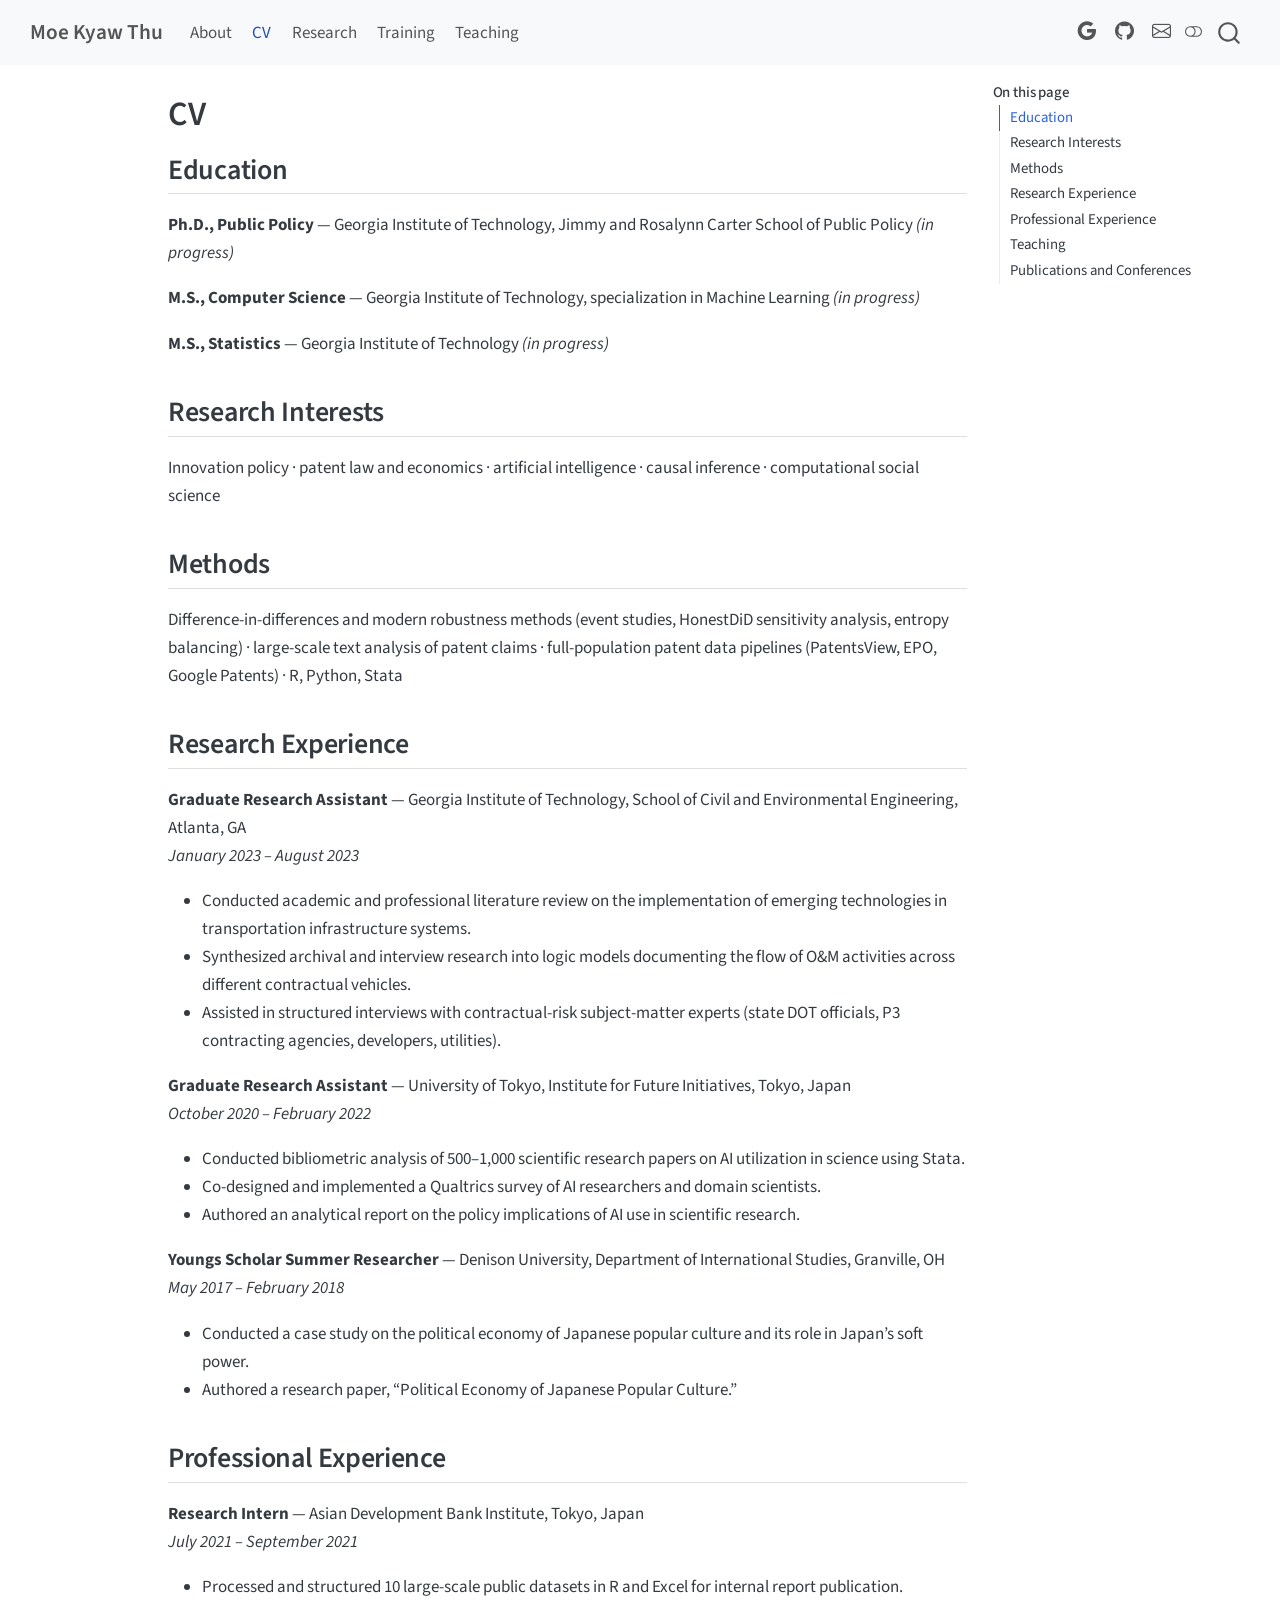
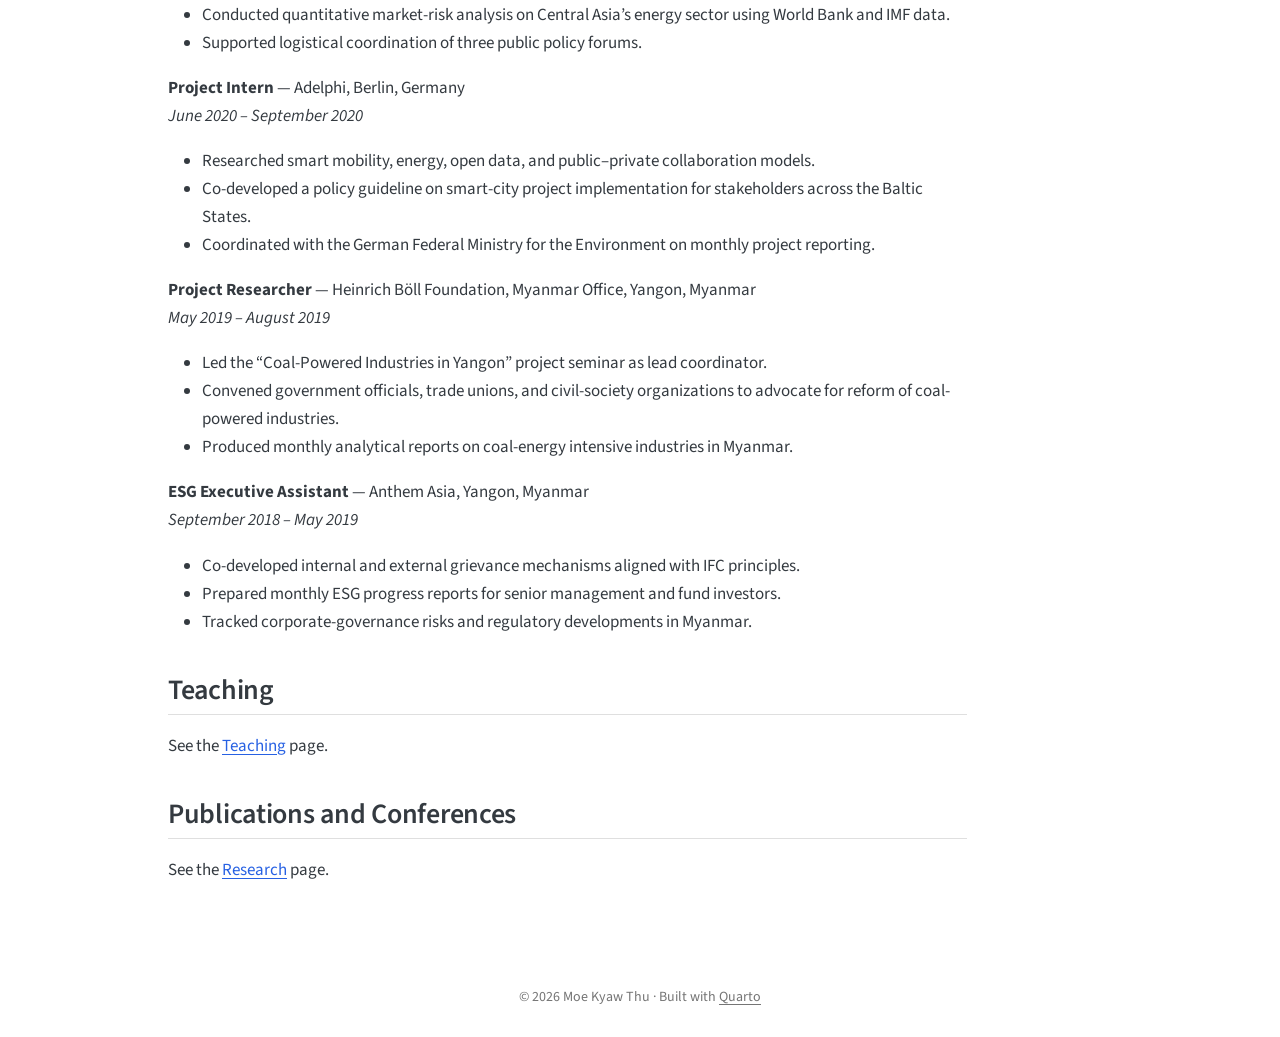
==== commit 706a59df: "Built site for gh-pages" ====
--- a/cv.html
+++ b/cv.html
@@ -313,6 +313,7 @@
   <li><a href="#research-interests" id="toc-research-interests" class="nav-link" data-scroll-target="#research-interests">Research Interests</a></li>
   <li><a href="#methods" id="toc-methods" class="nav-link" data-scroll-target="#methods">Methods</a></li>
   <li><a href="#research-experience" id="toc-research-experience" class="nav-link" data-scroll-target="#research-experience">Research Experience</a></li>
+  <li><a href="#professional-experience" id="toc-professional-experience" class="nav-link" data-scroll-target="#professional-experience">Professional Experience</a></li>
   <li><a href="#teaching" id="toc-teaching" class="nav-link" data-scroll-target="#teaching">Teaching</a></li>
   <li><a href="#publications-and-conferences" id="toc-publications-and-conferences" class="nav-link" data-scroll-target="#publications-and-conferences">Publications and Conferences</a></li>
   </ul>
@@ -367,8 +368,50 @@
 </section>
 <section id="research-experience" class="level2">
 <h2 class="anchored" data-anchor-id="research-experience">Research Experience</h2>
-<p><strong>Graduate Research Assistant</strong>, School of Civil and Environmental Engineering, Georgia Institute of Technology — Spring–Summer 2023</p>
-<p>Funded by the Georgia Department of Transportation. Identified strategies to rebalance contractual terms for major design-build (DB) and Public-Private Partnership (P3) projects to enhance competition in the transportation infrastructure market.</p>
+<p><strong>Graduate Research Assistant</strong> — Georgia Institute of Technology, School of Civil and Environmental Engineering, Atlanta, GA<br> <em>January 2023 – August 2023</em></p>
+<ul>
+<li>Conducted academic and professional literature review on the implementation of emerging technologies in transportation infrastructure systems.</li>
+<li>Synthesized archival and interview research into logic models documenting the flow of O&amp;M activities across different contractual vehicles.</li>
+<li>Assisted in structured interviews with contractual-risk subject-matter experts (state DOT officials, P3 contracting agencies, developers, utilities).</li>
+</ul>
+<p><strong>Graduate Research Assistant</strong> — University of Tokyo, Institute for Future Initiatives, Tokyo, Japan<br> <em>October 2020 – February 2022</em></p>
+<ul>
+<li>Conducted bibliometric analysis of 500–1,000 scientific research papers on AI utilization in science using Stata.</li>
+<li>Co-designed and implemented a Qualtrics survey of AI researchers and domain scientists.</li>
+<li>Authored an analytical report on the policy implications of AI use in scientific research.</li>
+</ul>
+<p><strong>Youngs Scholar Summer Researcher</strong> — Denison University, Department of International Studies, Granville, OH<br> <em>May 2017 – February 2018</em></p>
+<ul>
+<li>Conducted a case study on the political economy of Japanese popular culture and its role in Japan’s soft power.</li>
+<li>Authored a research paper, “Political Economy of Japanese Popular Culture.”</li>
+</ul>
+</section>
+<section id="professional-experience" class="level2">
+<h2 class="anchored" data-anchor-id="professional-experience">Professional Experience</h2>
+<p><strong>Research Intern</strong> — Asian Development Bank Institute, Tokyo, Japan<br> <em>July 2021 – September 2021</em></p>
+<ul>
+<li>Processed and structured 10 large-scale public datasets in R and Excel for internal report publication.</li>
+<li>Conducted quantitative market-risk analysis on Central Asia’s energy sector using World Bank and IMF data.</li>
+<li>Supported logistical coordination of three public policy forums.</li>
+</ul>
+<p><strong>Project Intern</strong> — Adelphi, Berlin, Germany<br> <em>June 2020 – September 2020</em></p>
+<ul>
+<li>Researched smart mobility, energy, open data, and public–private collaboration models.</li>
+<li>Co-developed a policy guideline on smart-city project implementation for stakeholders across the Baltic States.</li>
+<li>Coordinated with the German Federal Ministry for the Environment on monthly project reporting.</li>
+</ul>
+<p><strong>Project Researcher</strong> — Heinrich Böll Foundation, Myanmar Office, Yangon, Myanmar<br> <em>May 2019 – August 2019</em></p>
+<ul>
+<li>Led the “Coal-Powered Industries in Yangon” project seminar as lead coordinator.</li>
+<li>Convened government officials, trade unions, and civil-society organizations to advocate for reform of coal-powered industries.</li>
+<li>Produced monthly analytical reports on coal-energy intensive industries in Myanmar.</li>
+</ul>
+<p><strong>ESG Executive Assistant</strong> — Anthem Asia, Yangon, Myanmar<br> <em>September 2018 – May 2019</em></p>
+<ul>
+<li>Co-developed internal and external grievance mechanisms aligned with IFC principles.</li>
+<li>Prepared monthly ESG progress reports for senior management and fund investors.</li>
+<li>Tracked corporate-governance risks and regulatory developments in Myanmar.</li>
+</ul>
 </section>
 <section id="teaching" class="level2">
 <h2 class="anchored" data-anchor-id="teaching">Teaching</h2>
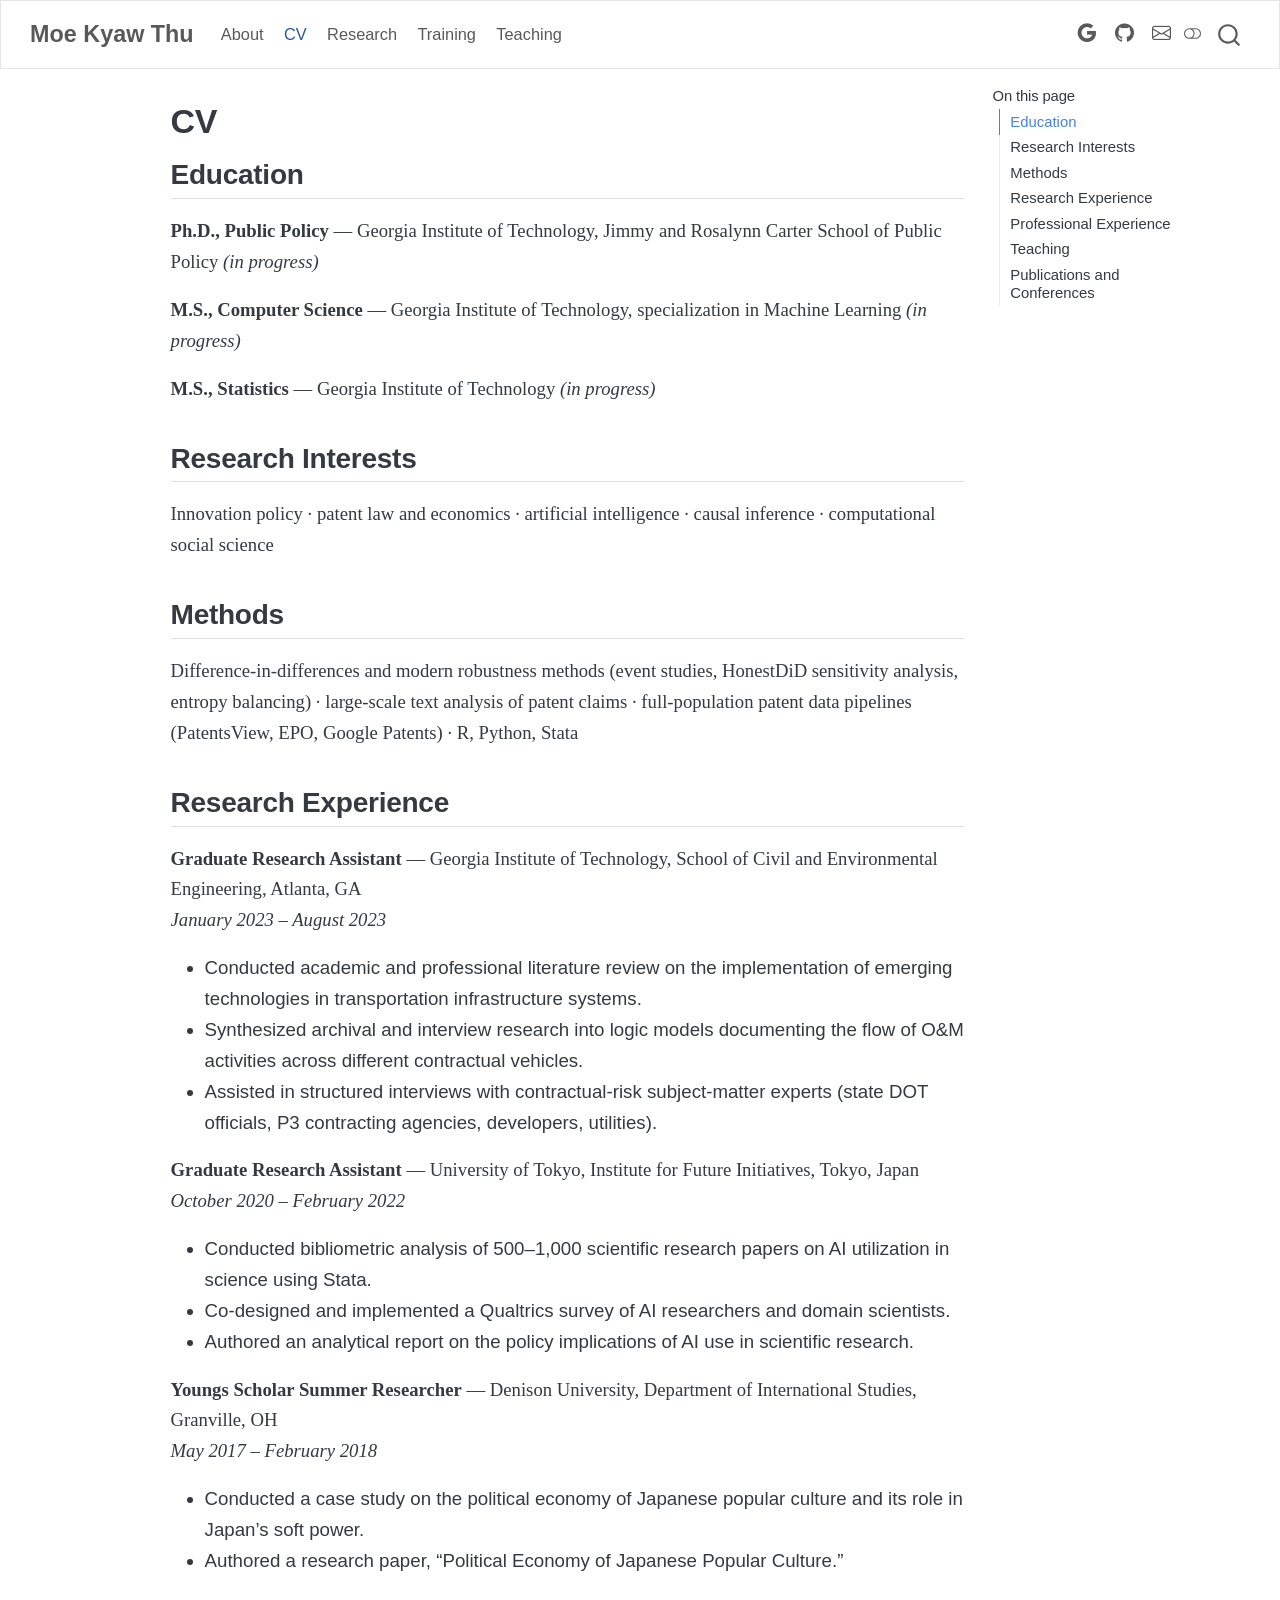
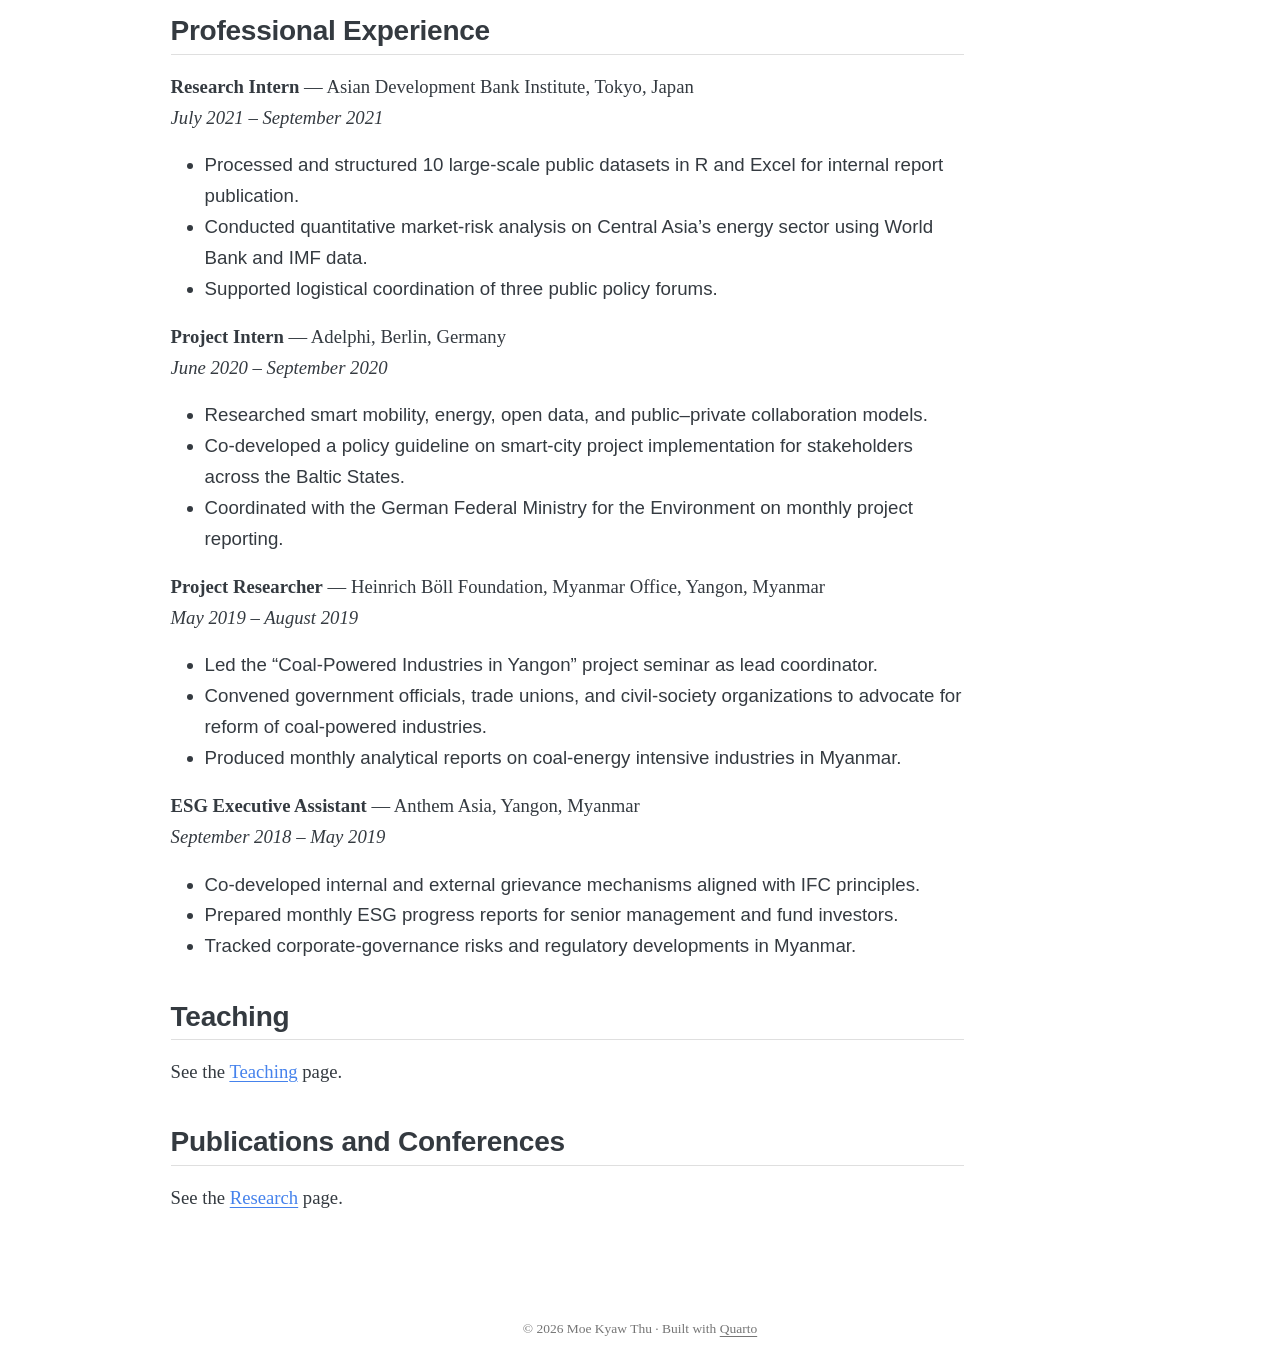
==== commit 0876a0bc: "Built site for gh-pages" ====
--- a/cv.html
+++ b/cv.html
@@ -41,9 +41,9 @@
 <link href="site_libs/quarto-html/quarto-syntax-highlighting-ea385d0e468b0dd5ea5bf0780b1290d9.css" rel="stylesheet" class="quarto-color-scheme-extra" id="quarto-text-highlighting-styles">
 <script src="site_libs/bootstrap/bootstrap.min.js"></script>
 <link href="site_libs/bootstrap/bootstrap-icons.css" rel="stylesheet">
-<link href="site_libs/bootstrap/bootstrap-a6f73d9a5222ad7b433163d45a3a8962.min.css" rel="stylesheet" append-hash="true" class="quarto-color-scheme" id="quarto-bootstrap" data-mode="light">
+<link href="site_libs/bootstrap/bootstrap-969d7f5e9d2c2a6816d7cbdde880981e.min.css" rel="stylesheet" append-hash="true" class="quarto-color-scheme" id="quarto-bootstrap" data-mode="light">
 <link href="site_libs/bootstrap/bootstrap-dark-ff1ea8c983a1e432fe5b9d5c50f6937c.min.css" rel="stylesheet" append-hash="true" class="quarto-color-scheme quarto-color-alternate" id="quarto-bootstrap" data-mode="dark">
-<link href="site_libs/bootstrap/bootstrap-a6f73d9a5222ad7b433163d45a3a8962.min.css" rel="stylesheet" append-hash="true" class="quarto-color-scheme-extra" id="quarto-bootstrap" data-mode="light">
+<link href="site_libs/bootstrap/bootstrap-969d7f5e9d2c2a6816d7cbdde880981e.min.css" rel="stylesheet" append-hash="true" class="quarto-color-scheme-extra" id="quarto-bootstrap" data-mode="light">
 <script id="quarto-search-options" type="application/json">{
   "location": "navbar",
   "copy-button": false,
